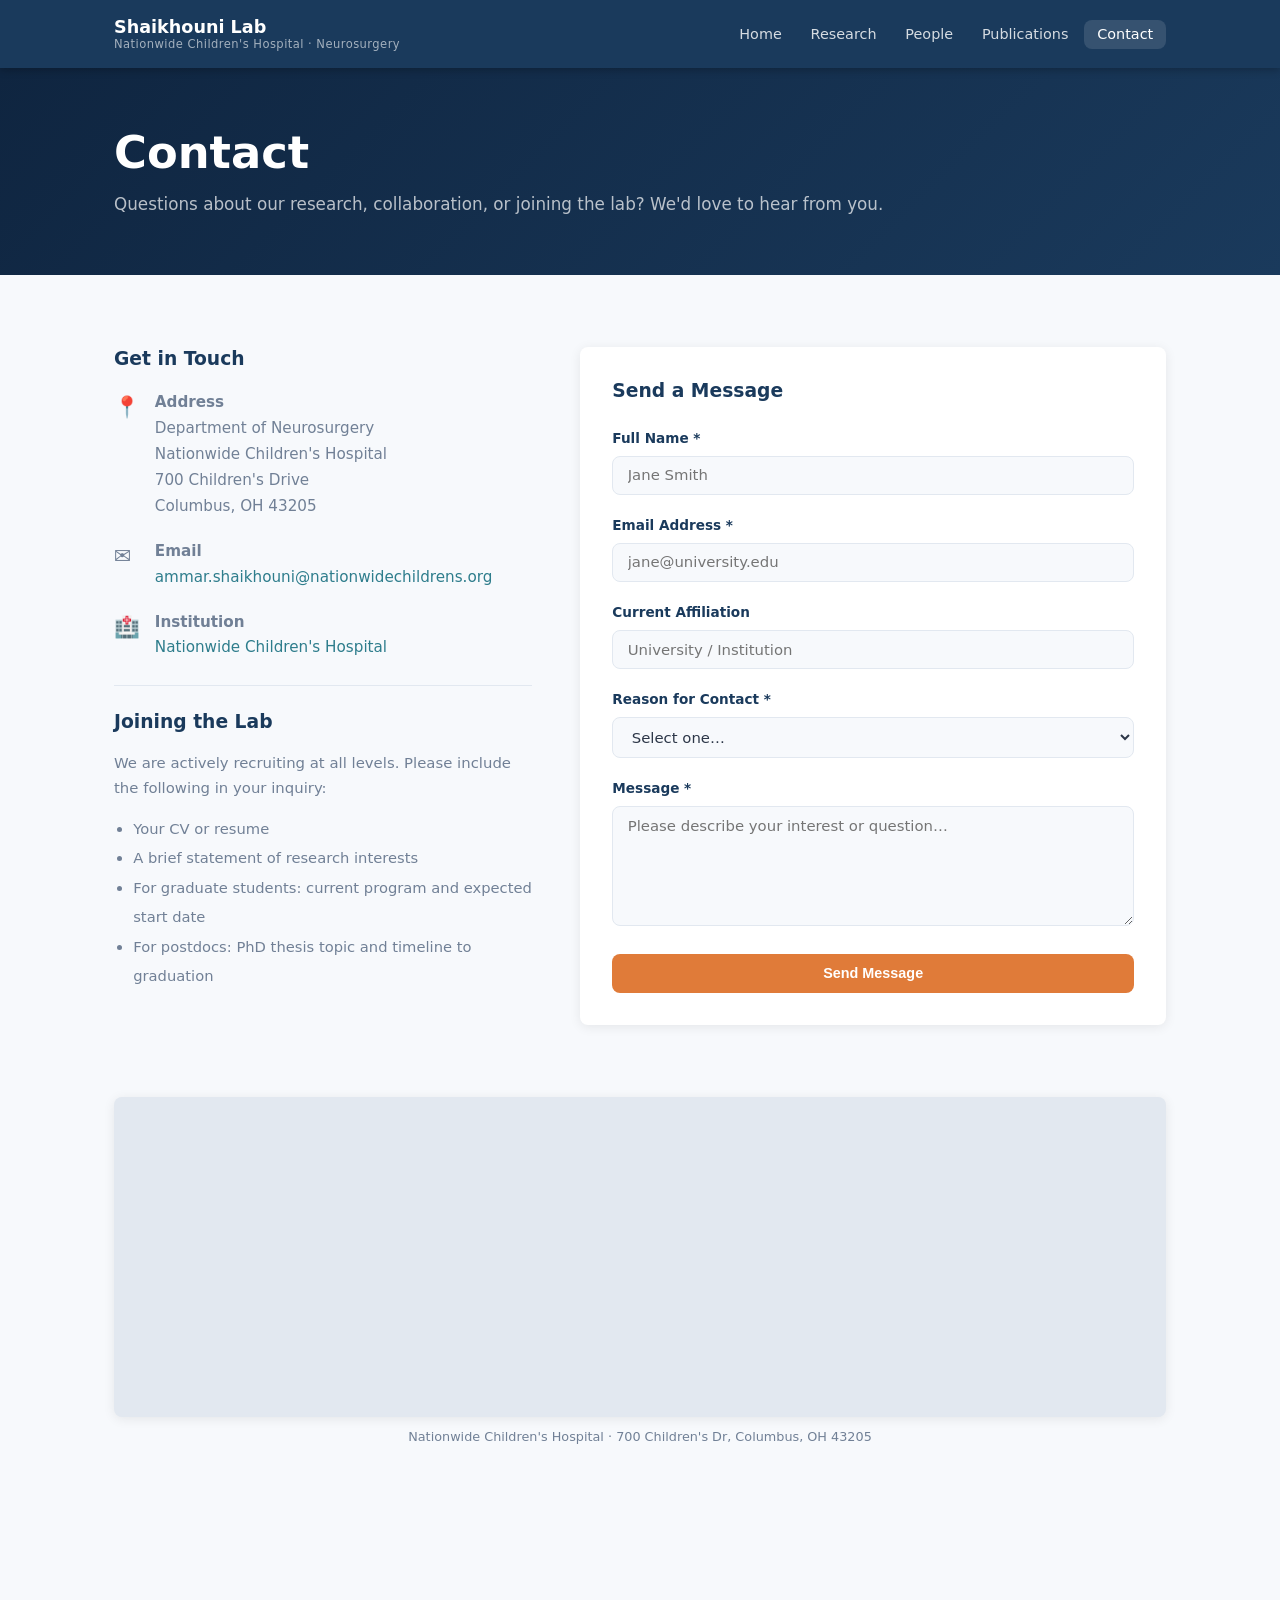
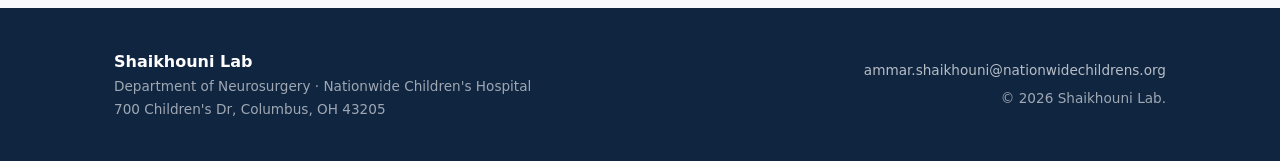
==== contact.html @ f180124a "Inital lab website" ====
<!DOCTYPE html>
<html lang="en">
<head>
  <meta charset="UTF-8" />
  <meta name="viewport" content="width=device-width, initial-scale=1.0" />
  <title>Contact — Shaikhouni Lab</title>
  <meta name="description" content="Contact the Shaikhouni Lab at Nationwide Children's Hospital." />
  <link rel="stylesheet" href="css/style.css" />
</head>
<body>

<nav>
  <div class="container nav-inner">
    <a href="index.html" class="nav-brand">
      <span class="lab-name">Shaikhouni Lab</span>
      <span class="lab-dept">Nationwide Children's Hospital · Neurosurgery</span>
    </a>
    <button class="nav-toggle" aria-label="Toggle navigation" onclick="this.classList.toggle('open'); document.querySelector('.nav-links').classList.toggle('open')">
      <span></span><span></span><span></span>
    </button>
    <ul class="nav-links">
      <li><a href="index.html">Home</a></li>
      <li><a href="research.html">Research</a></li>
      <li><a href="people.html">People</a></li>
      <li><a href="publications.html">Publications</a></li>
      <li><a href="contact.html" class="active">Contact</a></li>
    </ul>
  </div>
</nav>

<section class="page-hero">
  <div class="container">
    <h1>Contact</h1>
    <p>Questions about our research, collaboration, or joining the lab? We'd love to hear from you.</p>
  </div>
</section>

<section class="section">
  <div class="container">
    <div class="contact-grid">

      <!-- ── Contact info ─────────────────────────────────────── -->
      <div class="contact-info">
        <h3>Get in Touch</h3>

        <div class="contact-item">
          <span class="icon">📍</span>
          <div>
            <strong>Address</strong><br />
            Department of Neurosurgery<br />
            Nationwide Children's Hospital<br />
            700 Children's Drive<br />
            Columbus, OH 43205
          </div>
        </div>

        <div class="contact-item">
          <span class="icon">✉</span>
          <div>
            <strong>Email</strong><br />
            <a href="mailto:ammar.shaikhouni@nationwidechildrens.org">
              ammar.shaikhouni@nationwidechildrens.org
            </a>
          </div>
        </div>

        <div class="contact-item">
          <span class="icon">🏥</span>
          <div>
            <strong>Institution</strong><br />
            <a href="https://www.nationwidechildrens.org" target="_blank" rel="noopener">
              Nationwide Children's Hospital
            </a>
          </div>
        </div>

        <hr style="border:none; border-top:1px solid var(--border); margin:1.5rem 0;" />

        <h3 style="margin-bottom:1rem;">Joining the Lab</h3>
        <p style="color:var(--text-muted); font-size:0.93rem; margin-bottom:0.8rem;">
          We are actively recruiting at all levels. Please include the following in your inquiry:
        </p>
        <ul style="color:var(--text-muted); font-size:0.92rem; padding-left:1.2rem; list-style:disc; line-height:2;">
          <li>Your CV or resume</li>
          <li>A brief statement of research interests</li>
          <li>For graduate students: current program and expected start date</li>
          <li>For postdocs: PhD thesis topic and timeline to graduation</li>
        </ul>
      </div>

      <!-- ── Contact form ─────────────────────────────────────── -->
      <div class="contact-form">
        <h3 style="margin-bottom:1.5rem;">Send a Message</h3>
        <!--
          This is a static GitHub Pages site. To enable form submission,
          replace the action URL with a Formspree endpoint:
            action="https://formspree.io/f/YOUR_FORM_ID"
          or use another static form backend.
        -->
        <form action="https://formspree.io/f/YOUR_FORM_ID" method="POST">
          <div class="form-group">
            <label for="name">Full Name *</label>
            <input type="text" id="name" name="name" placeholder="Jane Smith" required />
          </div>

          <div class="form-group">
            <label for="email">Email Address *</label>
            <input type="email" id="email" name="email" placeholder="jane@university.edu" required />
          </div>

          <div class="form-group">
            <label for="affiliation">Current Affiliation</label>
            <input type="text" id="affiliation" name="affiliation" placeholder="University / Institution" />
          </div>

          <div class="form-group">
            <label for="interest">Reason for Contact *</label>
            <select id="interest" name="interest" required>
              <option value="" disabled selected>Select one…</option>
              <option value="collaboration">Research Collaboration</option>
              <option value="postdoc">Postdoctoral Position</option>
              <option value="grad">Graduate Student Interest</option>
              <option value="undergrad">Undergraduate Research</option>
              <option value="clinical">Clinical Inquiry</option>
              <option value="other">Other</option>
            </select>
          </div>

          <div class="form-group">
            <label for="message">Message *</label>
            <textarea id="message" name="message" placeholder="Please describe your interest or question…" required></textarea>
          </div>

          <button type="submit" class="btn btn-primary" style="width:100%; justify-content:center;">
            Send Message
          </button>
        </form>
      </div>

    </div>
  </div>
</section>

<!-- ── Map embed placeholder ─────────────────────────────────────── -->
<section style="padding:0 0 5rem;">
  <div class="container">
    <div style="border-radius:var(--radius); overflow:hidden; box-shadow:var(--shadow); height:320px; background:var(--border);">
      <iframe
        title="Nationwide Children's Hospital map"
        width="100%"
        height="100%"
        style="border:0; display:block;"
        loading="lazy"
        allowfullscreen
        referrerpolicy="no-referrer-when-downgrade"
        src="https://www.google.com/maps/embed/v1/place?key=YOUR_MAPS_API_KEY&q=Nationwide+Children%27s+Hospital,Columbus,OH">
      </iframe>
      <!-- Note: Replace YOUR_MAPS_API_KEY with a real Google Maps Embed API key,
           or swap for an OpenStreetMap embed (no key required). -->
    </div>
    <p style="margin-top:0.6rem; font-size:0.8rem; color:var(--text-muted); text-align:center;">
      Nationwide Children's Hospital · 700 Children's Dr, Columbus, OH 43205
    </p>
  </div>
</section>

<footer>
  <div class="container footer-inner">
    <div>
      <span class="footer-brand">Shaikhouni Lab</span><br />
      Department of Neurosurgery · Nationwide Children's Hospital<br />
      700 Children's Dr, Columbus, OH 43205
    </div>
    <div style="text-align:right;">
      <a href="mailto:ammar.shaikhouni@nationwidechildrens.org">ammar.shaikhouni@nationwidechildrens.org</a><br />
      <span style="margin-top:0.3rem; display:inline-block;">&copy; <span id="yr"></span> Shaikhouni Lab.</span>
    </div>
  </div>
</footer>

<script>document.getElementById('yr').textContent = new Date().getFullYear();</script>
</body>
</html>
---- css/style.css ----
/* ================================================================
   Shaikhouni Lab — Shared Stylesheet
   ================================================================ */

/* ── Variables ──────────────────────────────────────────────────── */
:root {
  --navy:       #1a3a5c;
  --navy-dark:  #0f2540;
  --teal:       #2e7d8c;
  --teal-light: #4aacbc;
  --accent:     #e07b39;
  --bg:         #f7f9fc;
  --surface:    #ffffff;
  --text:       #2d3748;
  --text-muted: #718096;
  --border:     #e2e8f0;
  --radius:     8px;
  --shadow:     0 2px 12px rgba(0,0,0,0.08);
  --shadow-lg:  0 8px 32px rgba(0,0,0,0.12);
  --nav-h:      68px;
  --max-w:      1100px;
}

/* ── Reset & Base ───────────────────────────────────────────────── */
*, *::before, *::after { box-sizing: border-box; margin: 0; padding: 0; }

html { scroll-behavior: smooth; font-size: 16px; }

body {
  font-family: 'Segoe UI', system-ui, -apple-system, sans-serif;
  color: var(--text);
  background: var(--bg);
  line-height: 1.7;
}

a { color: var(--teal); text-decoration: none; }
a:hover { color: var(--teal-light); }

img { max-width: 100%; display: block; }

h1, h2, h3, h4 {
  color: var(--navy);
  line-height: 1.3;
  font-weight: 700;
}

ul { list-style: none; }

/* ── Utility ────────────────────────────────────────────────────── */
.container {
  max-width: var(--max-w);
  margin: 0 auto;
  padding: 0 1.5rem;
}

.section-tag {
  display: inline-block;
  font-size: 0.75rem;
  font-weight: 700;
  letter-spacing: 0.12em;
  text-transform: uppercase;
  color: var(--teal);
  margin-bottom: 0.6rem;
}

.section-title {
  font-size: clamp(1.6rem, 3vw, 2.2rem);
  margin-bottom: 1rem;
}

.section-subtitle {
  font-size: 1.05rem;
  color: var(--text-muted);
  max-width: 640px;
  margin-bottom: 2.5rem;
}

.btn {
  display: inline-flex;
  align-items: center;
  gap: 0.4rem;
  padding: 0.6rem 1.4rem;
  border-radius: var(--radius);
  font-weight: 600;
  font-size: 0.9rem;
  cursor: pointer;
  border: 2px solid transparent;
  transition: all 0.2s;
}

.btn-primary {
  background: var(--accent);
  color: #fff;
}
.btn-primary:hover {
  background: #c96a28;
  color: #fff;
}

.btn-outline {
  background: transparent;
  border-color: #fff;
  color: #fff;
}
.btn-outline:hover {
  background: rgba(255,255,255,0.15);
  color: #fff;
}

/* ── Navigation ─────────────────────────────────────────────────── */
nav {
  position: sticky;
  top: 0;
  z-index: 100;
  background: var(--navy);
  height: var(--nav-h);
  box-shadow: 0 2px 8px rgba(0,0,0,0.25);
}

.nav-inner {
  height: 100%;
  display: flex;
  align-items: center;
  justify-content: space-between;
}

.nav-brand {
  display: flex;
  flex-direction: column;
  line-height: 1.2;
}

.nav-brand .lab-name {
  font-size: 1.1rem;
  font-weight: 700;
  color: #fff;
}

.nav-brand .lab-dept {
  font-size: 0.72rem;
  color: rgba(255,255,255,0.6);
  letter-spacing: 0.04em;
}

.nav-links {
  display: flex;
  gap: 0.2rem;
  align-items: center;
}

.nav-links a {
  color: rgba(255,255,255,0.82);
  font-size: 0.9rem;
  font-weight: 500;
  padding: 0.4rem 0.8rem;
  border-radius: var(--radius);
  transition: all 0.2s;
}

.nav-links a:hover,
.nav-links a.active {
  color: #fff;
  background: rgba(255,255,255,0.12);
}

/* hamburger (mobile) */
.nav-toggle {
  display: none;
  flex-direction: column;
  gap: 5px;
  cursor: pointer;
  background: none;
  border: none;
  padding: 4px;
}
.nav-toggle span {
  display: block;
  width: 24px;
  height: 2px;
  background: #fff;
  border-radius: 2px;
  transition: all 0.25s;
}

/* ── Footer ─────────────────────────────────────────────────────── */
footer {
  background: var(--navy-dark);
  color: rgba(255,255,255,0.6);
  padding: 2.5rem 0;
  font-size: 0.85rem;
  margin-top: 5rem;
}

.footer-inner {
  display: flex;
  flex-wrap: wrap;
  justify-content: space-between;
  align-items: center;
  gap: 1rem;
}

footer .footer-brand {
  font-weight: 700;
  color: #fff;
  font-size: 1rem;
}

footer a { color: rgba(255,255,255,0.7); }
footer a:hover { color: #fff; }

/* ── Hero (index) ───────────────────────────────────────────────── */
.hero {
  background: linear-gradient(135deg, var(--navy-dark) 0%, var(--navy) 55%, var(--teal) 100%);
  color: #fff;
  padding: 6rem 0 5rem;
  position: relative;
  overflow: hidden;
}

.hero::after {
  content: '';
  position: absolute;
  inset: 0;
  background: url("data:image/svg+xml,%3Csvg width='60' height='60' viewBox='0 0 60 60' xmlns='http://www.w3.org/2000/svg'%3E%3Cg fill='none' fill-rule='evenodd'%3E%3Cg fill='%23ffffff' fill-opacity='0.03'%3E%3Cpath d='M36 34v-4h-2v4h-4v2h4v4h2v-4h4v-2h-4zm0-30V0h-2v4h-4v2h4v4h2V6h4V4h-4zM6 34v-4H4v4H0v2h4v4h2v-4h4v-2H6zM6 4V0H4v4H0v2h4v4h2V6h4V4H6z'/%3E%3C/g%3E%3C/g%3E%3C/svg%3E");
  pointer-events: none;
}

.hero-content {
  position: relative;
  z-index: 1;
  max-width: 760px;
}

.hero-eyebrow {
  font-size: 0.8rem;
  font-weight: 700;
  letter-spacing: 0.14em;
  text-transform: uppercase;
  color: var(--teal-light);
  margin-bottom: 0.8rem;
}

.hero h1 {
  font-size: clamp(2.2rem, 5vw, 3.6rem);
  color: #fff;
  margin-bottom: 1.2rem;
  line-height: 1.15;
}

.hero p {
  font-size: clamp(1rem, 2vw, 1.2rem);
  color: rgba(255,255,255,0.85);
  margin-bottom: 2.2rem;
  max-width: 600px;
}

.hero-buttons {
  display: flex;
  flex-wrap: wrap;
  gap: 0.8rem;
}

/* ── Card ───────────────────────────────────────────────────────── */
.card {
  background: var(--surface);
  border-radius: var(--radius);
  box-shadow: var(--shadow);
  padding: 1.8rem;
  transition: transform 0.2s, box-shadow 0.2s;
}

.card:hover {
  transform: translateY(-3px);
  box-shadow: var(--shadow-lg);
}

.card-icon {
  font-size: 2rem;
  margin-bottom: 0.8rem;
}

.card h3 {
  font-size: 1.1rem;
  margin-bottom: 0.5rem;
}

.card p {
  color: var(--text-muted);
  font-size: 0.92rem;
}

/* ── Grid layouts ───────────────────────────────────────────────── */
.grid-3 {
  display: grid;
  grid-template-columns: repeat(auto-fit, minmax(280px, 1fr));
  gap: 1.5rem;
}

.grid-2 {
  display: grid;
  grid-template-columns: repeat(auto-fit, minmax(340px, 1fr));
  gap: 1.5rem;
}

/* ── Section padding ────────────────────────────────────────────── */
.section {
  padding: 4.5rem 0;
}

.section-alt {
  background: #eef2f7;
}

/* ── People card ────────────────────────────────────────────────── */
.people-grid {
  display: grid;
  grid-template-columns: repeat(auto-fill, minmax(200px, 1fr));
  gap: 2rem;
}

.person-card {
  text-align: center;
}

.person-avatar {
  width: 110px;
  height: 110px;
  border-radius: 50%;
  margin: 0 auto 0.9rem;
  background: linear-gradient(135deg, var(--navy), var(--teal));
  display: flex;
  align-items: center;
  justify-content: center;
  font-size: 2.5rem;
  color: #fff;
  font-weight: 700;
  overflow: hidden;
}

.person-avatar img {
  width: 100%;
  height: 100%;
  object-fit: cover;
  border-radius: 50%;
}

.person-card h4 {
  font-size: 1rem;
  margin-bottom: 0.2rem;
}

.person-card .role {
  font-size: 0.82rem;
  color: var(--teal);
  font-weight: 600;
  text-transform: uppercase;
  letter-spacing: 0.05em;
}

.person-card p {
  font-size: 0.85rem;
  color: var(--text-muted);
  margin-top: 0.4rem;
}

/* ── Publication item ───────────────────────────────────────────── */
.pub-list { display: flex; flex-direction: column; gap: 1.2rem; }

.pub-item {
  background: var(--surface);
  border-left: 4px solid var(--teal);
  border-radius: 0 var(--radius) var(--radius) 0;
  padding: 1.2rem 1.5rem;
  box-shadow: var(--shadow);
}

.pub-item .pub-title {
  font-weight: 600;
  color: var(--navy);
  font-size: 0.97rem;
  margin-bottom: 0.3rem;
}

.pub-item .pub-authors {
  font-size: 0.85rem;
  color: var(--text-muted);
  margin-bottom: 0.2rem;
}

.pub-item .pub-journal {
  font-size: 0.85rem;
  font-style: italic;
  color: var(--teal);
}

.pub-item .pub-year {
  display: inline-block;
  background: var(--navy);
  color: #fff;
  font-size: 0.72rem;
  font-weight: 700;
  padding: 0.1rem 0.5rem;
  border-radius: 4px;
  margin-left: 0.5rem;
  vertical-align: middle;
}

/* ── Contact form ───────────────────────────────────────────────── */
.contact-grid {
  display: grid;
  grid-template-columns: 1fr 1.4fr;
  gap: 3rem;
  align-items: start;
}

.contact-info h3 { margin-bottom: 1.2rem; }

.contact-item {
  display: flex;
  gap: 0.8rem;
  margin-bottom: 1.2rem;
  color: var(--text-muted);
  font-size: 0.95rem;
}

.contact-item .icon {
  font-size: 1.3rem;
  flex-shrink: 0;
  width: 28px;
}

.contact-form {
  background: var(--surface);
  padding: 2rem;
  border-radius: var(--radius);
  box-shadow: var(--shadow);
}

.form-group { margin-bottom: 1.2rem; }

.form-group label {
  display: block;
  font-size: 0.85rem;
  font-weight: 600;
  color: var(--navy);
  margin-bottom: 0.35rem;
}

.form-group input,
.form-group textarea,
.form-group select {
  width: 100%;
  padding: 0.6rem 0.9rem;
  border: 1.5px solid var(--border);
  border-radius: var(--radius);
  font-size: 0.93rem;
  color: var(--text);
  background: var(--bg);
  transition: border-color 0.2s;
  font-family: inherit;
}

.form-group input:focus,
.form-group textarea:focus,
.form-group select:focus {
  outline: none;
  border-color: var(--teal);
  background: #fff;
}

.form-group textarea { resize: vertical; min-height: 120px; }

/* ── Page hero (inner pages) ────────────────────────────────────── */
.page-hero {
  background: linear-gradient(135deg, var(--navy-dark) 0%, var(--navy) 100%);
  color: #fff;
  padding: 3.5rem 0;
}

.page-hero h1 {
  color: #fff;
  font-size: clamp(1.8rem, 4vw, 2.8rem);
  margin-bottom: 0.5rem;
}

.page-hero p {
  color: rgba(255,255,255,0.7);
  font-size: 1.05rem;
}

/* ── News / Announcement strip ──────────────────────────────────── */
.news-strip {
  background: var(--accent);
  color: #fff;
  padding: 0.7rem 0;
  font-size: 0.88rem;
  text-align: center;
  font-weight: 500;
}

/* ── Responsive ─────────────────────────────────────────────────── */
@media (max-width: 768px) {
  .nav-links {
    display: none;
    position: absolute;
    top: var(--nav-h);
    left: 0;
    width: 100%;
    background: var(--navy);
    flex-direction: column;
    padding: 1rem 1.5rem;
    gap: 0.2rem;
    box-shadow: 0 4px 12px rgba(0,0,0,0.2);
  }

  .nav-links.open { display: flex; }
  .nav-toggle { display: flex; }

  .contact-grid { grid-template-columns: 1fr; }

  .hero { padding: 4rem 0 3rem; }
}
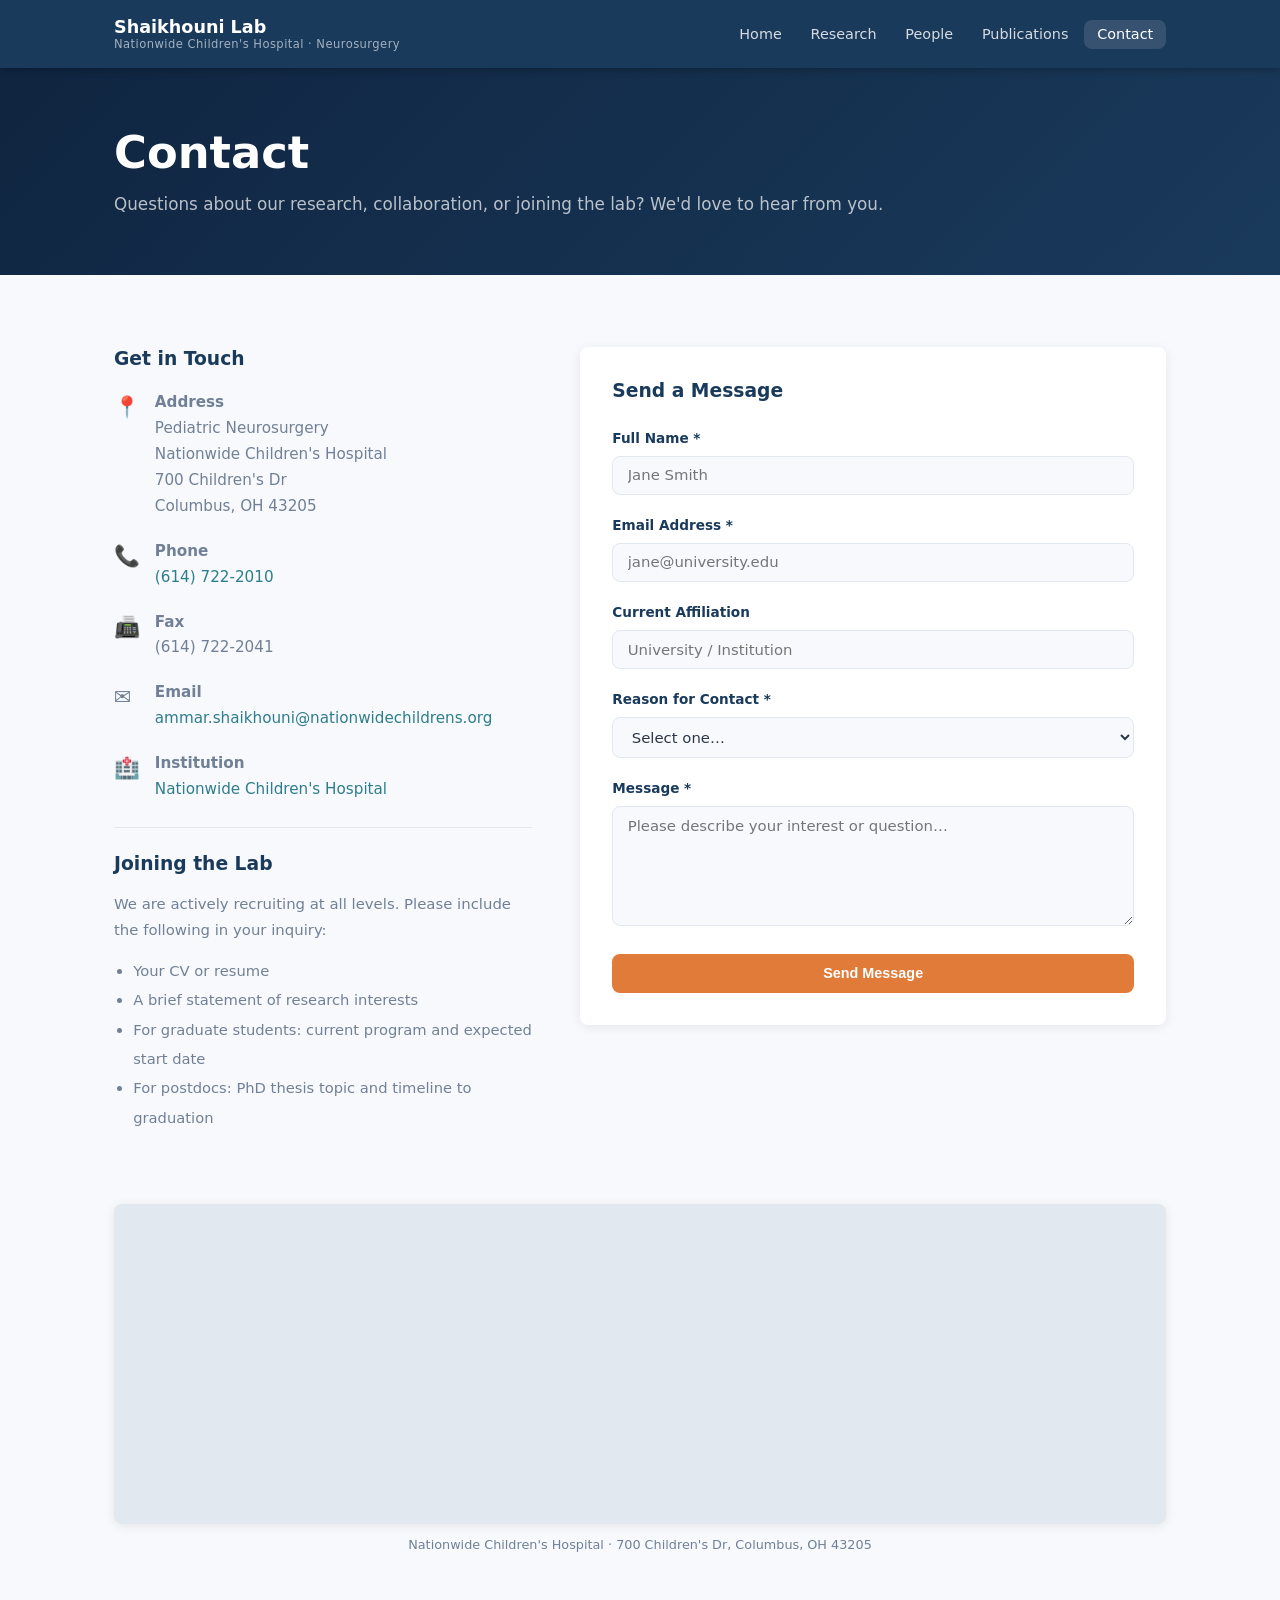
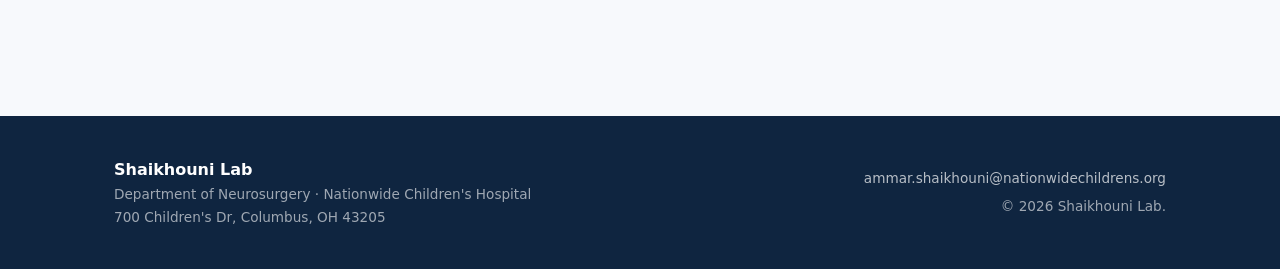
==== commit 05765f29: "New info" ====
--- a/contact.html
+++ b/contact.html
@@ -47,10 +47,26 @@
           <span class="icon">📍</span>
           <div>
             <strong>Address</strong><br />
-            Department of Neurosurgery<br />
+            Pediatric Neurosurgery<br />
             Nationwide Children's Hospital<br />
-            700 Children's Drive<br />
+            700 Children's Dr<br />
             Columbus, OH 43205
+          </div>
+        </div>
+
+        <div class="contact-item">
+          <span class="icon">📞</span>
+          <div>
+            <strong>Phone</strong><br />
+            <a href="tel:6147222010">(614) 722-2010</a>
+          </div>
+        </div>
+
+        <div class="contact-item">
+          <span class="icon">📠</span>
+          <div>
+            <strong>Fax</strong><br />
+            (614) 722-2041
           </div>
         </div>
 
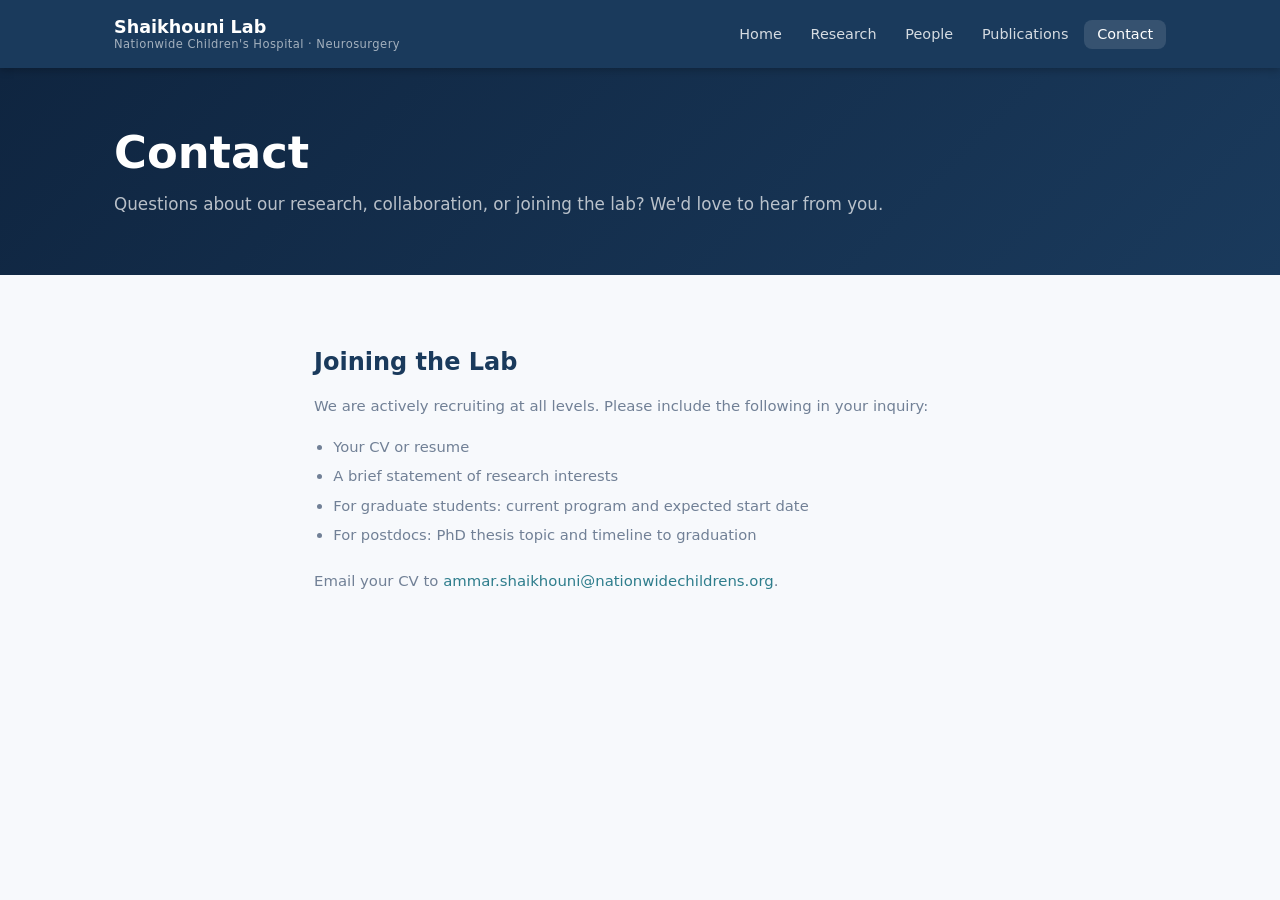
==== commit b1cdbc7f: "Remove hero buttons from home page" ====
--- a/contact.html
+++ b/contact.html
@@ -36,163 +36,25 @@
 </section>
 
 <section class="section">
-  <div class="container">
-    <div class="contact-grid">
+  <div class="container" style="max-width:700px;">
 
-      <!-- ── Contact info ─────────────────────────────────────── -->
-      <div class="contact-info">
-        <h3>Get in Touch</h3>
+    <h2 style="margin-bottom:1rem;">Joining the Lab</h2>
+    <p style="color:var(--text-muted); font-size:0.93rem; margin-bottom:0.8rem;">
+      We are actively recruiting at all levels. Please include the following in your inquiry:
+    </p>
+    <ul style="color:var(--text-muted); font-size:0.92rem; padding-left:1.2rem; list-style:disc; line-height:2; margin-bottom:1.2rem;">
+      <li>Your CV or resume</li>
+      <li>A brief statement of research interests</li>
+      <li>For graduate students: current program and expected start date</li>
+      <li>For postdocs: PhD thesis topic and timeline to graduation</li>
+    </ul>
+    <p style="color:var(--text-muted); font-size:0.93rem;">
+      Email your CV to <a href="mailto:ammar.shaikhouni@nationwidechildrens.org">ammar.shaikhouni@nationwidechildrens.org</a>.
+    </p>
 
-        <div class="contact-item">
-          <span class="icon">📍</span>
-          <div>
-            <strong>Address</strong><br />
-            Pediatric Neurosurgery<br />
-            Nationwide Children's Hospital<br />
-            700 Children's Dr<br />
-            Columbus, OH 43205
-          </div>
-        </div>
-
-        <div class="contact-item">
-          <span class="icon">📞</span>
-          <div>
-            <strong>Phone</strong><br />
-            <a href="tel:6147222010">(614) 722-2010</a>
-          </div>
-        </div>
-
-        <div class="contact-item">
-          <span class="icon">📠</span>
-          <div>
-            <strong>Fax</strong><br />
-            (614) 722-2041
-          </div>
-        </div>
-
-        <div class="contact-item">
-          <span class="icon">✉</span>
-          <div>
-            <strong>Email</strong><br />
-            <a href="mailto:ammar.shaikhouni@nationwidechildrens.org">
-              ammar.shaikhouni@nationwidechildrens.org
-            </a>
-          </div>
-        </div>
-
-        <div class="contact-item">
-          <span class="icon">🏥</span>
-          <div>
-            <strong>Institution</strong><br />
-            <a href="https://www.nationwidechildrens.org" target="_blank" rel="noopener">
-              Nationwide Children's Hospital
-            </a>
-          </div>
-        </div>
-
-        <hr style="border:none; border-top:1px solid var(--border); margin:1.5rem 0;" />
-
-        <h3 style="margin-bottom:1rem;">Joining the Lab</h3>
-        <p style="color:var(--text-muted); font-size:0.93rem; margin-bottom:0.8rem;">
-          We are actively recruiting at all levels. Please include the following in your inquiry:
-        </p>
-        <ul style="color:var(--text-muted); font-size:0.92rem; padding-left:1.2rem; list-style:disc; line-height:2;">
-          <li>Your CV or resume</li>
-          <li>A brief statement of research interests</li>
-          <li>For graduate students: current program and expected start date</li>
-          <li>For postdocs: PhD thesis topic and timeline to graduation</li>
-        </ul>
-      </div>
-
-      <!-- ── Contact form ─────────────────────────────────────── -->
-      <div class="contact-form">
-        <h3 style="margin-bottom:1.5rem;">Send a Message</h3>
-        <!--
-          This is a static GitHub Pages site. To enable form submission,
-          replace the action URL with a Formspree endpoint:
-            action="https://formspree.io/f/YOUR_FORM_ID"
-          or use another static form backend.
-        -->
-        <form action="https://formspree.io/f/YOUR_FORM_ID" method="POST">
-          <div class="form-group">
-            <label for="name">Full Name *</label>
-            <input type="text" id="name" name="name" placeholder="Jane Smith" required />
-          </div>
-
-          <div class="form-group">
-            <label for="email">Email Address *</label>
-            <input type="email" id="email" name="email" placeholder="jane@university.edu" required />
-          </div>
-
-          <div class="form-group">
-            <label for="affiliation">Current Affiliation</label>
-            <input type="text" id="affiliation" name="affiliation" placeholder="University / Institution" />
-          </div>
-
-          <div class="form-group">
-            <label for="interest">Reason for Contact *</label>
-            <select id="interest" name="interest" required>
-              <option value="" disabled selected>Select one…</option>
-              <option value="collaboration">Research Collaboration</option>
-              <option value="postdoc">Postdoctoral Position</option>
-              <option value="grad">Graduate Student Interest</option>
-              <option value="undergrad">Undergraduate Research</option>
-              <option value="clinical">Clinical Inquiry</option>
-              <option value="other">Other</option>
-            </select>
-          </div>
-
-          <div class="form-group">
-            <label for="message">Message *</label>
-            <textarea id="message" name="message" placeholder="Please describe your interest or question…" required></textarea>
-          </div>
-
-          <button type="submit" class="btn btn-primary" style="width:100%; justify-content:center;">
-            Send Message
-          </button>
-        </form>
-      </div>
-
-    </div>
   </div>
 </section>
 
-<!-- ── Map embed placeholder ─────────────────────────────────────── -->
-<section style="padding:0 0 5rem;">
-  <div class="container">
-    <div style="border-radius:var(--radius); overflow:hidden; box-shadow:var(--shadow); height:320px; background:var(--border);">
-      <iframe
-        title="Nationwide Children's Hospital map"
-        width="100%"
-        height="100%"
-        style="border:0; display:block;"
-        loading="lazy"
-        allowfullscreen
-        referrerpolicy="no-referrer-when-downgrade"
-        src="https://www.google.com/maps/embed/v1/place?key=YOUR_MAPS_API_KEY&q=Nationwide+Children%27s+Hospital,Columbus,OH">
-      </iframe>
-      <!-- Note: Replace YOUR_MAPS_API_KEY with a real Google Maps Embed API key,
-           or swap for an OpenStreetMap embed (no key required). -->
-    </div>
-    <p style="margin-top:0.6rem; font-size:0.8rem; color:var(--text-muted); text-align:center;">
-      Nationwide Children's Hospital · 700 Children's Dr, Columbus, OH 43205
-    </p>
-  </div>
-</section>
-
-<footer>
-  <div class="container footer-inner">
-    <div>
-      <span class="footer-brand">Shaikhouni Lab</span><br />
-      Department of Neurosurgery · Nationwide Children's Hospital<br />
-      700 Children's Dr, Columbus, OH 43205
-    </div>
-    <div style="text-align:right;">
-      <a href="mailto:ammar.shaikhouni@nationwidechildrens.org">ammar.shaikhouni@nationwidechildrens.org</a><br />
-      <span style="margin-top:0.3rem; display:inline-block;">&copy; <span id="yr"></span> Shaikhouni Lab.</span>
-    </div>
-  </div>
-</footer>
 
 <script>document.getElementById('yr').textContent = new Date().getFullYear();</script>
 </body>
--- a/css/style.css
+++ b/css/style.css
@@ -228,7 +228,7 @@
 .hero-content {
   position: relative;
   z-index: 1;
-  max-width: 760px;
+  max-width: 100%;
 }
 
 .hero-eyebrow {
@@ -248,10 +248,9 @@
 }
 
 .hero p {
-  font-size: clamp(1rem, 2vw, 1.2rem);
+  font-size: clamp(1.05rem, 2vw, 1.25rem);
   color: rgba(255,255,255,0.85);
   margin-bottom: 2.2rem;
-  max-width: 600px;
 }
 
 .hero-buttons {
